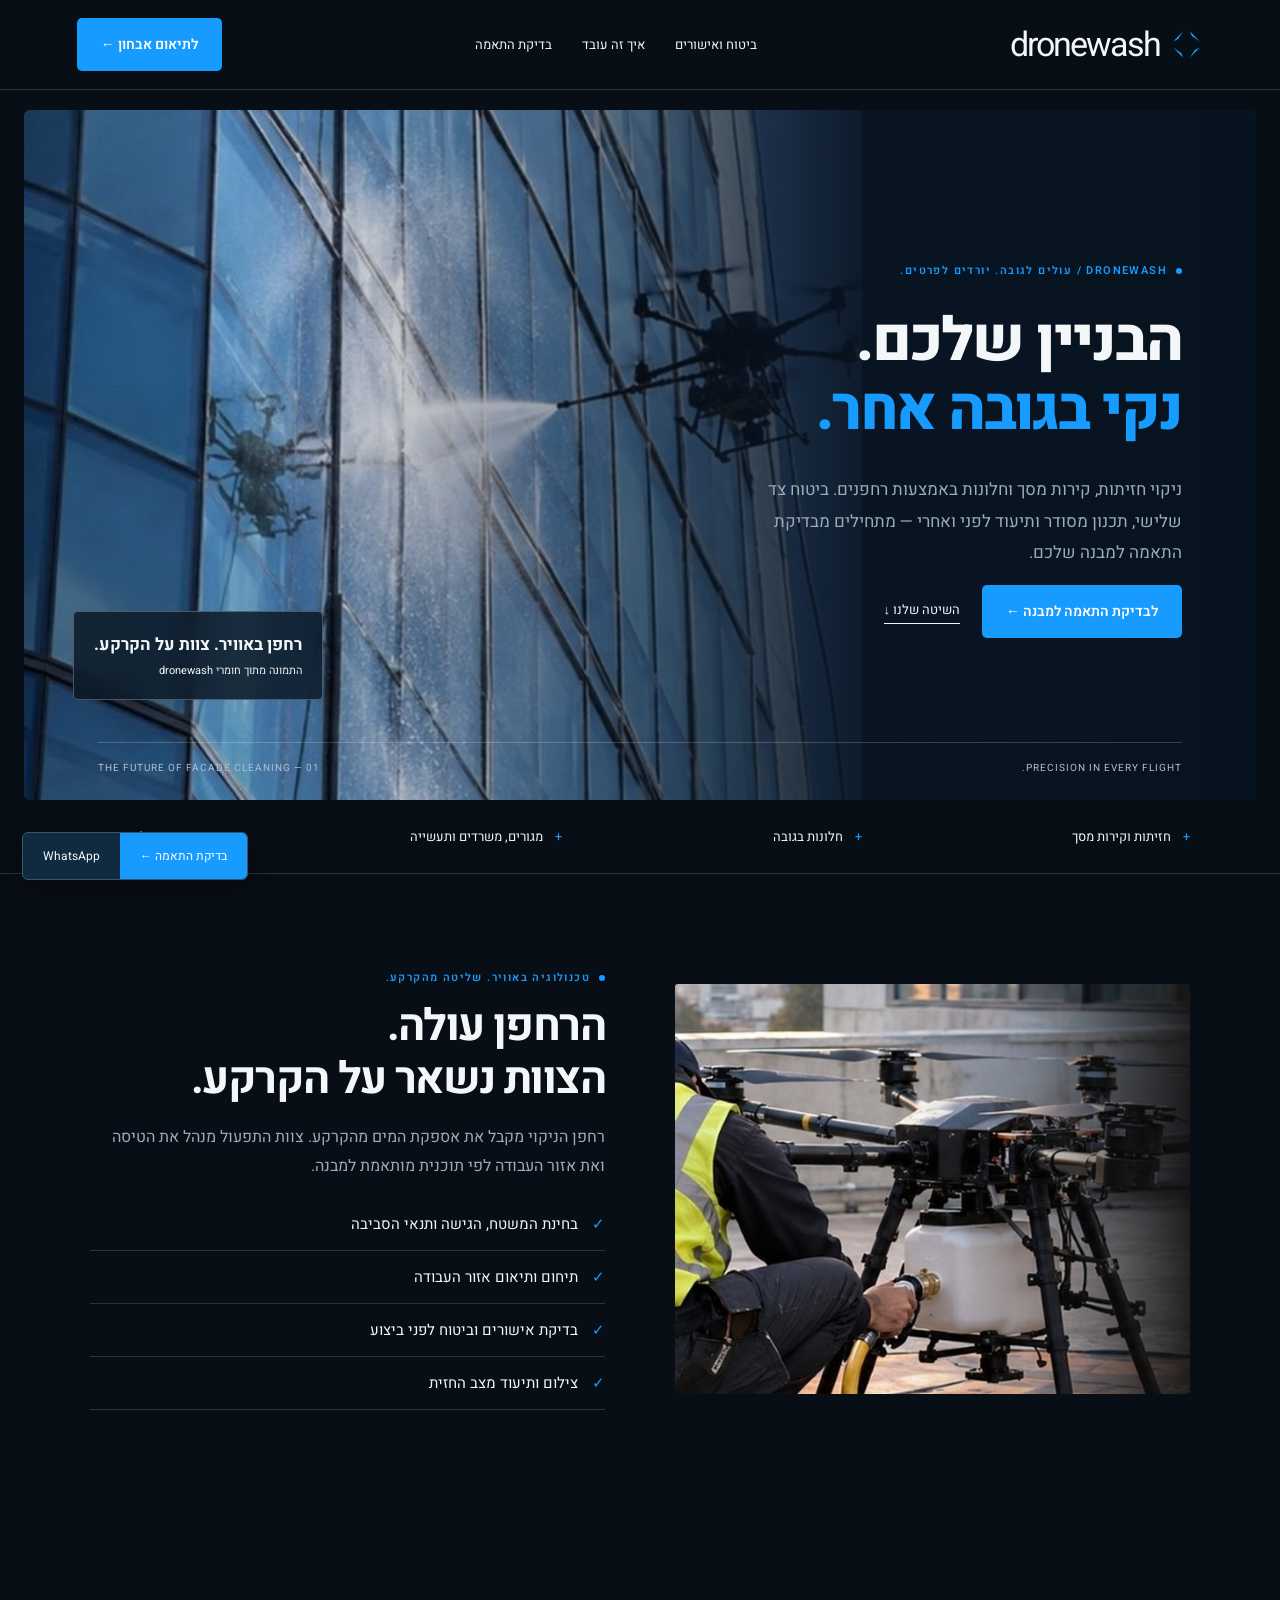
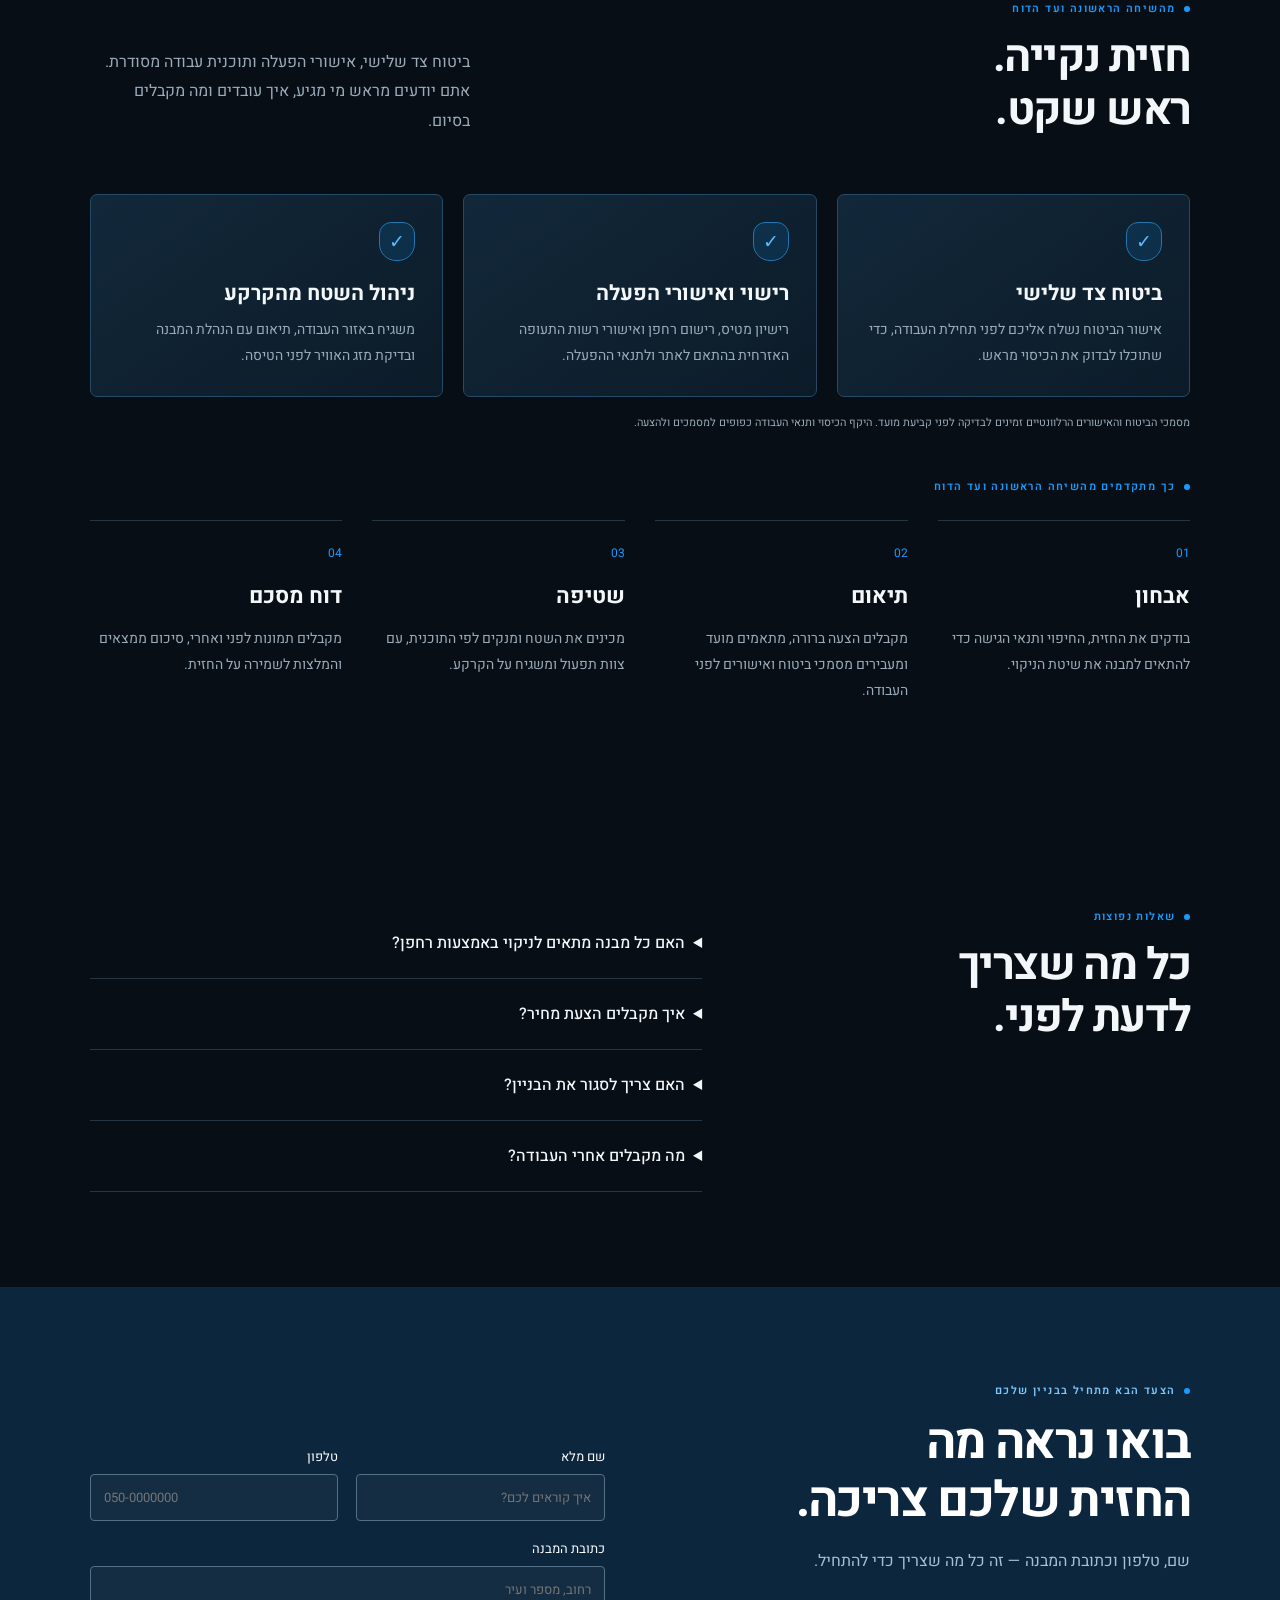
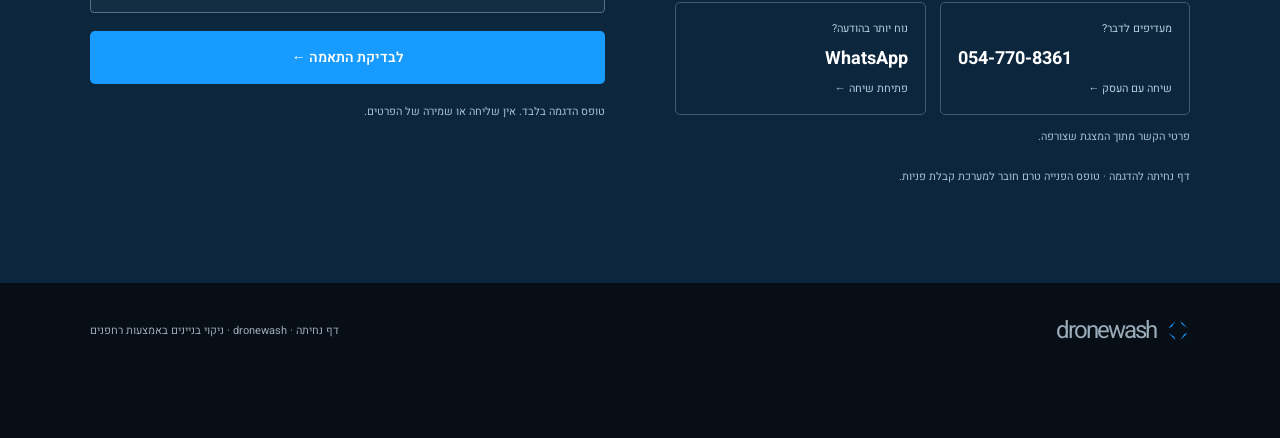
==== public/lp/index.html @ f0903524 "Import original dronewash website and landing page unchanged website/ -> public/, landing/ -> public" ====
<!DOCTYPE html><html lang="he" dir="rtl"><head><meta charset="UTF-8"><meta name="viewport" content="width=device-width,initial-scale=1"><title>dronewash | ניקוי בניינים ברחפן — בדיקת התאמה</title><meta name="description" content="דמו dronewash — ניקוי חזיתות בניינים וקירות מסך באמצעות רחפנים"><link rel="stylesheet" href="styles.css"></head><body><header><a href="#" aria-label="dronewash דף הבית"><span class="logo" dir="ltr">dronewash<svg viewBox="0 0 50 50" aria-hidden="true"><path d="M5 20L20 5L12 17ZM30 5L45 20L33 12ZM45 30L30 45L38 33ZM20 45L5 30L17 38Z" fill="currentColor"/></svg></span></a><nav aria-label="ניווט ראשי"><a href="#process">ביטוח ואישורים</a><a href="#method">איך זה עובד</a><a href="#contact">בדיקת התאמה</a></nav><a class="btn" href="#contact">לתיאום אבחון ←</a></header><main><section class="hero"><div class="hero-copy"><div class="eyebrow">DRONEWASH / עולים לגובה. יורדים לפרטים.</div><h1>הבניין שלכם.<br><em>נקי בגובה אחר.</em></h1><p>ניקוי חזיתות, קירות מסך וחלונות באמצעות רחפנים. ביטוח צד שלישי, תכנון מסודר ותיעוד לפני ואחרי — מתחילים מבדיקת התאמה למבנה שלכם.</p><div class="actions"><a class="btn" href="#contact">לבדיקת התאמה למבנה ←</a><a class="underlink" href="#method">השיטה שלנו ↓</a></div></div><div class="hero-tag"><b>רחפן באוויר. צוות על הקרקע.</b>התמונה מתוך חומרי dronewash</div><div class="hero-bottom"><span>PRECISION IN EVERY FLIGHT.</span><span>01 — THE FUTURE OF FACADE CLEANING</span></div></section><div class="strip"><span>חזיתות וקירות מסך</span><span>חלונות בגובה</span><span>מגורים, משרדים ותעשייה</span><span>תיעוד לפני ואחרי</span></div>

<section class="section split" id="method"><img class="photo" src="assets/pilot.jpg" alt="רחפן תעשייתי וצוות בשטח מתוך מצגת dronewash" loading="lazy"><div><div class="eyebrow">טכנולוגיה באוויר. שליטה מהקרקע.</div><h2>הרחפן עולה.<br>הצוות נשאר על הקרקע.</h2><p>רחפן הניקוי מקבל את אספקת המים מהקרקע. צוות התפעול מנהל את הטיסה ואת אזור העבודה לפי תוכנית מותאמת למבנה.</p><span class="check">בחינת המשטח, הגישה ותנאי הסביבה</span><span class="check">תיחום ותיאום אזור העבודה</span><span class="check">בדיקת אישורים וביטוח לפני ביצוע</span><span class="check">צילום ותיעוד מצב החזית</span></div></section>
<section class="section" id="process"><div class="section-head"><div><div class="eyebrow">מהשיחה הראשונה ועד הדוח</div><h2>חזית נקייה.<br>ראש שקט.</h2></div><p>ביטוח צד שלישי, אישורי הפעלה ותוכנית עבודה מסודרת. אתם יודעים מראש מי מגיע, איך עובדים ומה מקבלים בסיום.</p></div><div class="trust-grid"><article class="trust-card"><span class="trust-icon" aria-hidden="true">✓</span><h3>ביטוח צד שלישי</h3><p>אישור הביטוח נשלח אליכם לפני תחילת העבודה, כדי שתוכלו לבדוק את הכיסוי מראש.</p></article><article class="trust-card"><span class="trust-icon" aria-hidden="true">✓</span><h3>רישוי ואישורי הפעלה</h3><p>רישיון מטיס, רישום רחפן ואישורי רשות התעופה האזרחית בהתאם לאתר ולתנאי ההפעלה.</p></article><article class="trust-card"><span class="trust-icon" aria-hidden="true">✓</span><h3>ניהול השטח מהקרקע</h3><p>משגיח באזור העבודה, תיאום עם הנהלת המבנה ובדיקת מזג האוויר לפני הטיסה.</p></article></div><p class="trust-footnote">מסמכי הביטוח והאישורים הרלוונטיים זמינים לבדיקה לפני קביעת מועד. היקף הכיסוי ותנאי העבודה כפופים למסמכים ולהצעה.</p><div class="eyebrow process-label">כך מתקדמים מהשיחה הראשונה ועד הדוח</div><div class="grid4"><article class="linecard"><div class="number">01</div><h3>אבחון</h3><p>בודקים את החזית, החיפוי ותנאי הגישה כדי להתאים למבנה את שיטת הניקוי.</p></article><article class="linecard"><div class="number">02</div><h3>תיאום</h3><p>מקבלים הצעה ברורה, מתאמים מועד ומעבירים מסמכי ביטוח ואישורים לפני העבודה.</p></article><article class="linecard"><div class="number">03</div><h3>שטיפה</h3><p>מכינים את השטח ומנקים לפי התוכנית, עם צוות תפעול ומשגיח על הקרקע.</p></article><article class="linecard"><div class="number">04</div><h3>דוח מסכם</h3><p>מקבלים תמונות לפני ואחרי, סיכום ממצאים והמלצות לשמירה על החזית.</p></article></div></section>

<section class="section faq" id="faq"><div><div class="eyebrow">שאלות נפוצות</div><h2>כל מה שצריך<br>לדעת לפני.</h2></div><div><details><summary>האם כל מבנה מתאים לניקוי באמצעות רחפן?</summary><p>לא כל מבנה מתאים. בוחנים את סוג החיפוי, גובה המבנה, אפשרויות הגישה, הסביבה ומצב הלכלוך לפני קביעת שיטת העבודה.</p></details><details><summary>איך מקבלים הצעת מחיר?</summary><p>מתחילים מכתובת ותמונה של המבנה. לאחר בדיקת ההתאמה והיקף העבודה, ניתן לתאם אבחון ולהכין הצעה מפורטת.</p></details><details><summary>האם צריך לסגור את הבניין?</summary><p>העבודה מתוכננת בתיאום עם הנהלת המבנה. אזור העבודה עשוי להיות מתוחם; היקף ההפרעה תלוי בתנאי המקום ובתוכנית הביצוע.</p></details><details><summary>מה מקבלים אחרי העבודה?</summary><p>לפי התוכנית המוצגת: תיעוד לפני ואחרי, סיכום ממצאים והמלצות לתחזוקה בהמשך. הפרטים הסופיים נקבעים בהצעת השירות.</p></details></div></section>
<section class="section contact split" id="contact"><div><div class="eyebrow" style="color:#7ec8ff">הצעד הבא מתחיל בבניין שלכם</div><h2>בואו נראה מה<br>החזית שלכם צריכה.</h2><p>שם, טלפון וכתובת המבנה — זה כל מה שצריך כדי להתחיל.</p><div class="contact-options"><a href="tel:+972547708361" class="contact-option"><span>מעדיפים לדבר?</span><b dir="ltr">054-770-8361</b><small>שיחה עם העסק ←</small></a><a href="https://wa.me/972547708361" target="_blank" rel="noopener noreferrer" class="contact-option"><span>נוח יותר בהודעה?</span><b>WhatsApp</b><small>פתיחת שיחה ←</small></a></div><p class="note contact-source">פרטי הקשר מתוך המצגת שצורפה.</p><p class="note">דף נחיתה להדגמה · טופס הפנייה טרם חובר למערכת קבלת פניות.</p></div><form><label>שם מלא<input required autocomplete="name" placeholder="איך קוראים לכם?"></label><label>טלפון<input required type="tel" autocomplete="tel" pattern="[0-9+() -]{8,18}" placeholder="050-0000000"></label><label class="wide">כתובת המבנה<input required placeholder="רחוב, מספר ועיר"></label><button class="btn wide">לבדיקת התאמה ←</button><p class="note wide">טופס הדגמה בלבד. אין שליחה או שמירה של הפרטים.</p><div id="result" class="result wide" role="status" hidden></div></form></section></main><footer class="footer"><span class="logo" dir="ltr">dronewash<svg viewBox="0 0 50 50" aria-hidden="true"><path d="M5 20L20 5L12 17ZM30 5L45 20L33 12ZM45 30L30 45L38 33ZM20 45L5 30L17 38Z" fill="currentColor"/></svg></span><span>דף נחיתה · dronewash · ניקוי בניינים באמצעות רחפנים</span></footer><div class="quick-contact" aria-label="יצירת קשר מהירה"><a href="#contact">בדיקת התאמה ←</a><a href="https://wa.me/972547708361" target="_blank" rel="noopener noreferrer">WhatsApp</a></div><script src="script.js" defer></script></body></html>
---- public/lp/styles.css ----
@import url('https://fonts.googleapis.com/css2?family=Heebo:wght@400;500;600;700;800;900&display=swap');*{box-sizing:border-box}html{scroll-behavior:smooth;scroll-padding-top:85px}body{margin:0;font-family:Heebo,Arial,sans-serif;color:var(--ink);background:var(--bg)}a{color:inherit;text-decoration:none}button,input,select{font:inherit}a,button,input,select,summary{outline-offset:5px}button{cursor:pointer}header{height:90px;padding:0 6%;display:flex;justify-content:space-between;align-items:center;border-bottom:1px solid var(--line)}.logo{font-size:34px;letter-spacing:-2px;display:inline-flex;gap:10px;align-items:center;font-weight:400}.logo svg{width:33px;height:33px;color:var(--blue)}nav{display:flex;gap:30px;font-size:13px}.btn{display:inline-flex;align-items:center;justify-content:center;gap:28px;border:0;background:var(--blue);color:white;padding:16px 24px;border-radius:5px;font-size:14px;font-weight:600}.btn.light{background:white;color:#102334}.outline{background:transparent;border:1px solid var(--line);color:var(--ink)}.eyebrow{font-size:11px;letter-spacing:1.4px;color:var(--blue);font-weight:600}.eyebrow:before{content:'';display:inline-block;width:6px;height:6px;background:var(--blue);border-radius:50%;margin-left:9px}h1{font-size:clamp(52px,5.7vw,86px);line-height:1.1;letter-spacing:-3px;font-weight:800;margin:28px 0}h1 em{font-style:normal;color:var(--blue)}h2{font-size:44px;line-height:1.2;letter-spacing:-1.6px;margin:15px 0}h3{font-size:22px;margin:18px 0 10px}p{line-height:1.85;color:var(--muted);font-size:16px}.section{padding:95px 7%}.section-head{display:flex;justify-content:space-between;align-items:end;gap:60px;margin-bottom:42px}.section-head p{max-width:380px}.grid3{display:grid;grid-template-columns:repeat(3,1fr);gap:25px}.grid4{display:grid;grid-template-columns:repeat(4,1fr);gap:30px}.number{font-size:12px;color:var(--blue);direction:ltr;text-align:right}.card{border:1px solid var(--line);border-radius:8px;padding:28px;background:var(--card)}.card p{font-size:14px}.linecard{border-top:1px solid var(--line);padding-top:23px}.linecard p{font-size:14px}.photo{width:100%;height:410px;object-fit:cover;border-radius:8px}.split{display:grid;grid-template-columns:1fr 1fr;gap:70px;align-items:center}.check{display:block;padding:15px 0;border-bottom:1px solid var(--line);font-size:15px}.check:before{content:'✓';margin-left:14px;color:var(--blue)}.plans{background:var(--soft)}.plan{padding:32px;border:1px solid var(--line);border-radius:8px;background:var(--card)}.plan.featured{background:var(--blue);color:#fff;border-color:var(--blue)}.plan.featured p{color:#e3f1ff}.plan.featured .btn{background:white;color:#087cf0}.plan .btn{width:100%;margin-top:25px}.badge{display:inline-block;font-size:11px;border:1px solid currentColor;padding:4px 9px;border-radius:20px}.faq{display:grid;grid-template-columns:1fr 1.5fr;gap:80px}details{border-bottom:1px solid var(--line);padding:23px 0}summary{cursor:pointer;font-size:16px;font-weight:500}details p{font-size:14px}.contact{background:var(--contact);color:white}.contact p{color:#a8c0d4}.contact h2{font-size:49px}form{display:grid;grid-template-columns:1fr 1fr;gap:18px}label{font-size:13px}input,select{display:block;width:100%;border:1px solid #537087;background:#ffffff08;border-radius:4px;color:white;padding:13px;margin-top:8px}select option{color:#102334}.wide{grid-column:1/-1}.note{font-size:11px!important;margin:0}.result{background:#d5edff;padding:16px;color:#132b45;border-radius:4px}.footer{padding:30px 7%;display:flex;align-items:center;justify-content:space-between;font-size:11px;color:var(--muted)}.footer .logo{font-size:24px}.footer .logo svg{width:24px}.actions{display:flex;align-items:center;gap:22px}.underlink{font-size:13px;border-bottom:1px solid currentColor;padding-bottom:4px}.strip{display:flex;justify-content:space-between;gap:20px;padding:27px 7%;border-bottom:1px solid var(--line);font-size:13px}.strip span:before{content:'+';color:var(--blue);margin-left:12px}.cross-demo{font-size:11px;color:var(--muted)}@media(max-width:760px){header{height:76px;padding:0 6%}nav{display:none}.logo{font-size:28px}.logo svg{width:27px}.btn{font-size:12px;padding:14px 17px;gap:15px}header .btn{padding:11px 14px}h1{font-size:55px;letter-spacing:-2px}h2{font-size:34px}.section{padding:60px 7%}.section-head{display:block}.grid3,.grid4,.split,.faq{grid-template-columns:1fr;gap:25px}.strip{flex-wrap:wrap;justify-content:center;font-size:11px;gap:15px}.photo{height:340px}.contact h2{font-size:39px}.footer{gap:20px;flex-wrap:wrap}.section-head p{font-size:14px}.card{padding:23px}.contact.split{gap:40px}form{gap:14px}}@media(prefers-reduced-motion:reduce){html{scroll-behavior:auto}}body{--bg:#080e15;--ink:#f4f7fa;--blue:#179bff;--muted:#9aabba;--line:#263542;--card:#101c27;--soft:#0d1721;--contact:#0c263d}header{background:#080e15}.hero{margin:20px 24px 0;min-height:690px;position:relative;display:flex;align-items:center;overflow:hidden;border-radius:6px;background:#14283b}.hero:before{content:'';position:absolute;inset:0;background:linear-gradient(270deg,#081320 10%,#081320df 40%,#08132010 80%),url('assets/hero.jpg') left 40%/60% auto no-repeat}.hero-copy{position:relative;padding:65px 6%;width:65%}.hero p{max-width:440px;font-size:18px}.hero h1{font-size:clamp(58px,6.5vw,94px)}.hero-bottom{position:absolute;bottom:25px;right:6%;left:6%;display:flex;justify-content:space-between;border-top:1px solid #ffffff30;padding-top:18px;color:#adc0d1;font-size:10px;letter-spacing:1px}.hero-tag{position:absolute;left:5%;bottom:105px;background:#0c1b28d9;border:1px solid #ffffff40;padding:20px;border-radius:5px;backdrop-filter:blur(10px);font-size:12px}.hero-tag b{display:block;font-size:19px;margin-bottom:5px}.card{border-radius:3px}.plans .plan{border-radius:3px}.plan.featured{background:#117bd0;border-color:#117bd0}.photo{border-radius:3px}.editorial{display:grid;grid-template-columns:1fr 1.4fr;gap:60px;align-items:center;background:#101c27}.editorial img{width:100%;height:450px;object-fit:cover}.bigword{font-size:12px;letter-spacing:3px;color:var(--blue)}@media(max-width:760px){.hero{margin:12px 12px 0;min-height:830px;align-items:start}.hero:before{background:linear-gradient(180deg,#081320 10%,#081320d9 48%,#08132020),url('assets/hero.jpg') center/cover}.hero-copy{width:100%;padding:45px 7%}.hero h1{font-size:59px}.hero p{font-size:16px}.hero-tag{left:7%;bottom:85px}.hero-bottom{font-size:8px}.editorial{grid-template-columns:1fr;gap:25px}.editorial img{height:340px}}
.hero h1{font-size:clamp(46px,4.7vw,69px);line-height:1.16;letter-spacing:-2px}.hero-copy{width:72%;padding-top:55px}.hero:before{background:linear-gradient(270deg,#081320 4%,#081320ed 32%,#08132060 58%,#08132005 85%),url('assets/hero.jpg') left 40%/68% auto no-repeat}.hero-copy p{max-width:440px}.hero-tag{left:4%;bottom:100px;font-size:11px}.hero-tag b{font-size:17px}.gallery{background:#0d1721}.gallery-grid{display:grid;grid-template-columns:1.25fr 1fr 1fr;gap:22px}.gallery-item{padding:0;text-align:right;color:var(--ink);background:var(--card);border:1px solid var(--line);border-radius:5px;overflow:hidden}.gallery-item img{height:340px;width:100%;object-fit:cover;display:block;transition:transform .3s}.gallery-item:hover img{transform:scale(1.025)}.gallery-item span{display:flex;justify-content:space-between;padding:20px;font-size:14px}.gallery-item b{color:var(--blue)}.documentation{margin-top:30px;display:flex;gap:20px;padding:25px;border:1px solid var(--line);border-radius:5px}.documentation h3{margin:0;font-size:19px}.documentation p{font-size:14px;margin:8px 0 0}.doc-icon{font-size:30px;color:var(--blue)}.contact-options{display:flex;gap:14px;margin:25px 0 12px}.contact-option{border:1px solid #3c5c73;border-radius:5px;padding:17px;flex:1;display:flex;flex-direction:column;gap:8px}.contact-option span,.contact-option small{font-size:11px;color:#b6cedf}.contact-option b{font-size:18px}.contact-option:hover{border-color:var(--blue)}.contact-source{margin-bottom:20px!important}dialog{border:1px solid #4a6478;background:#0c1823;color:white;padding:45px 20px 15px;border-radius:8px;max-width:min(90vw,900px);max-height:92vh}dialog::backdrop{background:#000c;backdrop-filter:blur(5px)}dialog img{display:block;max-width:100%;max-height:70vh;object-fit:contain;margin:auto}dialog p{font-size:14px;text-align:center}.close-viewer{position:absolute;top:9px;left:12px;color:white;background:transparent;border:0;padding:6px;font-size:20px}.quick-contact{position:fixed;bottom:20px;left:22px;z-index:20;display:flex;background:#102b40;border:1px solid #35576e;border-radius:6px;overflow:hidden;box-shadow:0 5px 25px #0006}.quick-contact a{padding:14px 20px;font-size:12px}.quick-contact a:first-child{background:var(--blue);color:white}.footer{padding-bottom:90px}@media(max-width:760px){.hero h1{font-size:43px;letter-spacing:-1.5px}.hero-copy{width:100%;padding:40px 7%}.hero:before{background:linear-gradient(180deg,#081320 8%,#081320e0 43%,#08132020 78%),url('assets/hero.jpg') center/cover}.hero{min-height:800px}.hero-copy p{font-size:15px}.hero-tag{left:7%;bottom:90px}.gallery-grid{grid-template-columns:1fr}.gallery-item img{height:310px}.contact-options{gap:10px}.contact-option{padding:13px}.contact-option b{font-size:16px}.quick-contact{left:14px;right:14px;bottom:12px}.quick-contact a{flex:1;text-align:center;padding:14px}.documentation{padding:20px}.footer{padding-bottom:100px}}@media(prefers-reduced-motion:reduce){.gallery-item img{transition:none}}
.trust-grid{display:grid;grid-template-columns:repeat(3,1fr);gap:20px;margin:0 0 16px}.trust-card{background:linear-gradient(145deg,#12283a,#0c1b28);border:1px solid #254a67;border-radius:7px;padding:27px}.trust-icon{display:inline-grid;place-items:center;background:#087ed529;color:#59bbff;border:1px solid #2376af;width:36px;height:39px;border-radius:12px 12px 17px 17px;font-size:19px}.trust-card h3{font-size:21px;margin:17px 0 8px}.trust-card p{font-size:14px;line-height:1.85;margin:0}.trust-footnote{font-size:11px;line-height:1.8;max-width:800px;margin:0 0 45px}.process-label{margin-bottom:25px}@media(max-width:760px){.trust-grid{grid-template-columns:1fr;gap:13px}.trust-card{padding:22px}.trust-card h3{font-size:21px}.trust-card p{font-size:15px}.trust-footnote{margin-bottom:35px}}
.hero-copy p{font-size:17px}.hero-copy{width:72%}@media(max-width:760px){.hero-copy{width:100%}.hero-copy p{font-size:15px}}
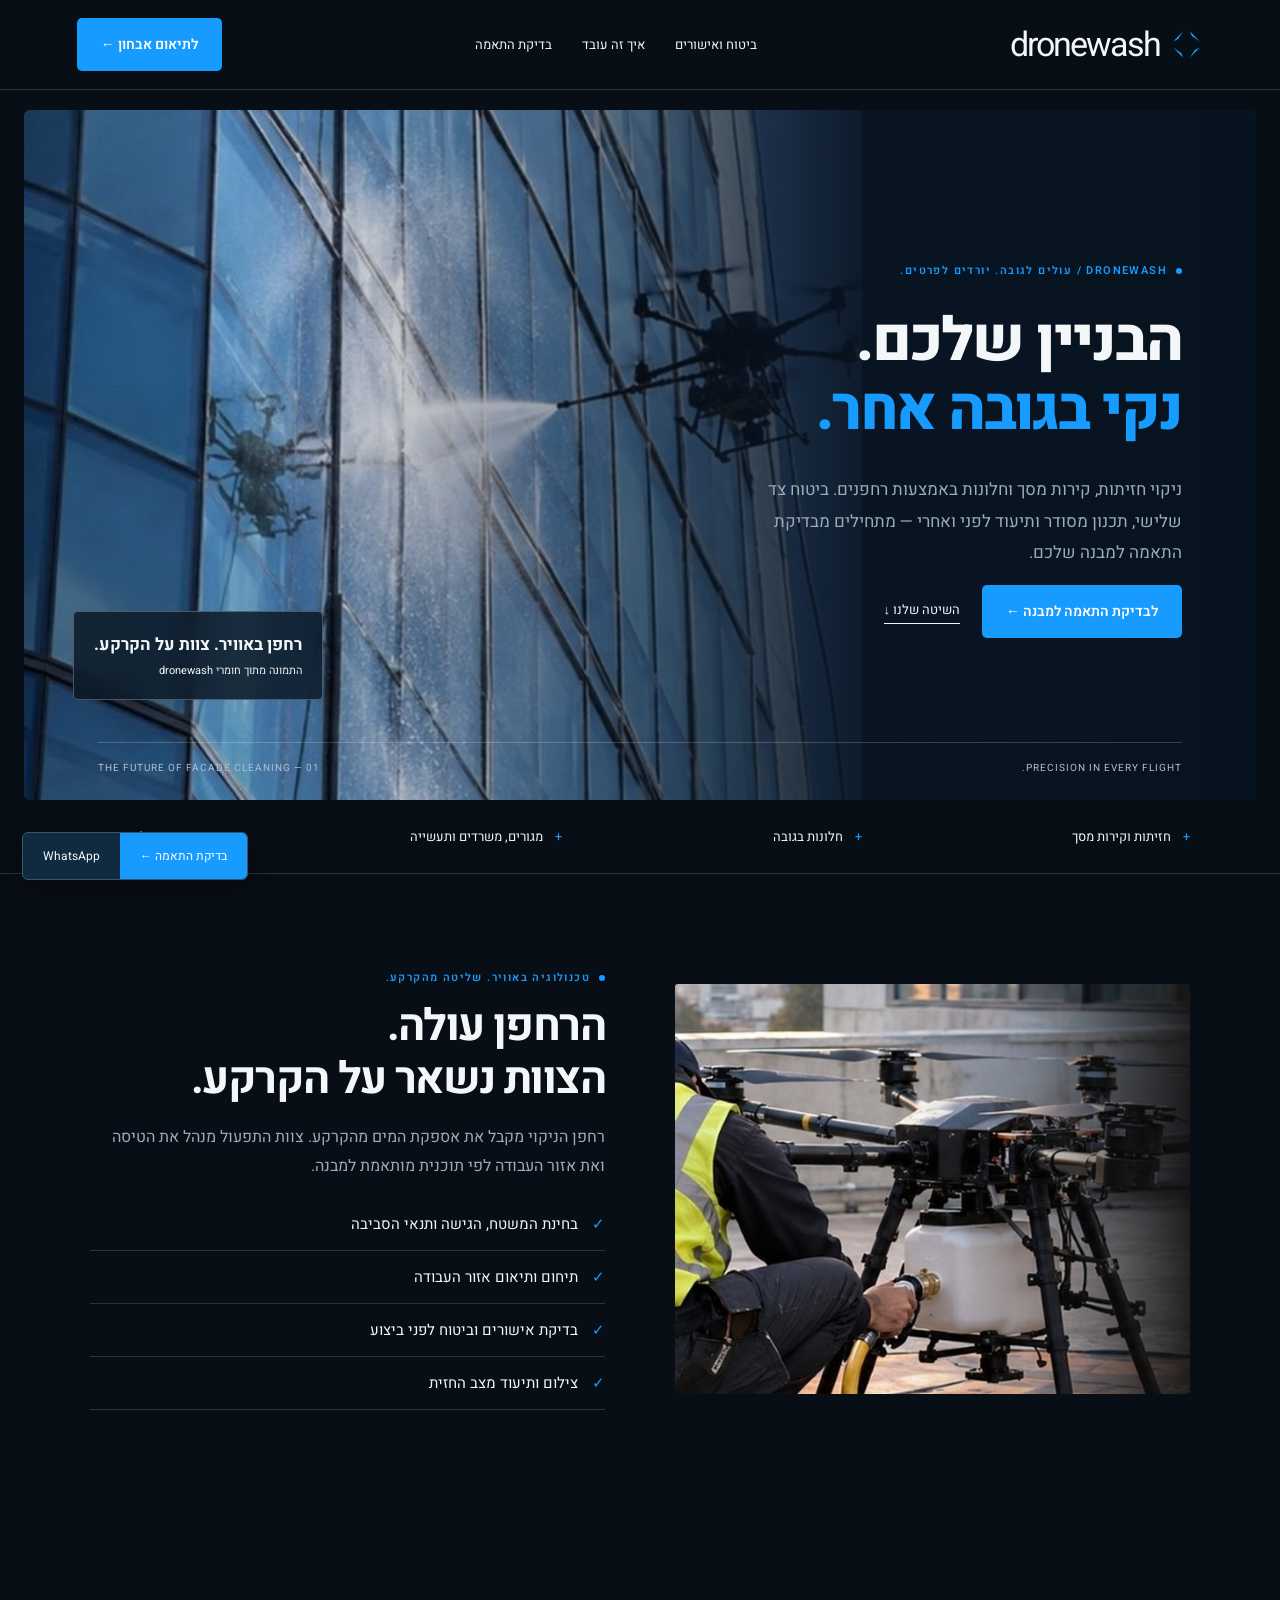
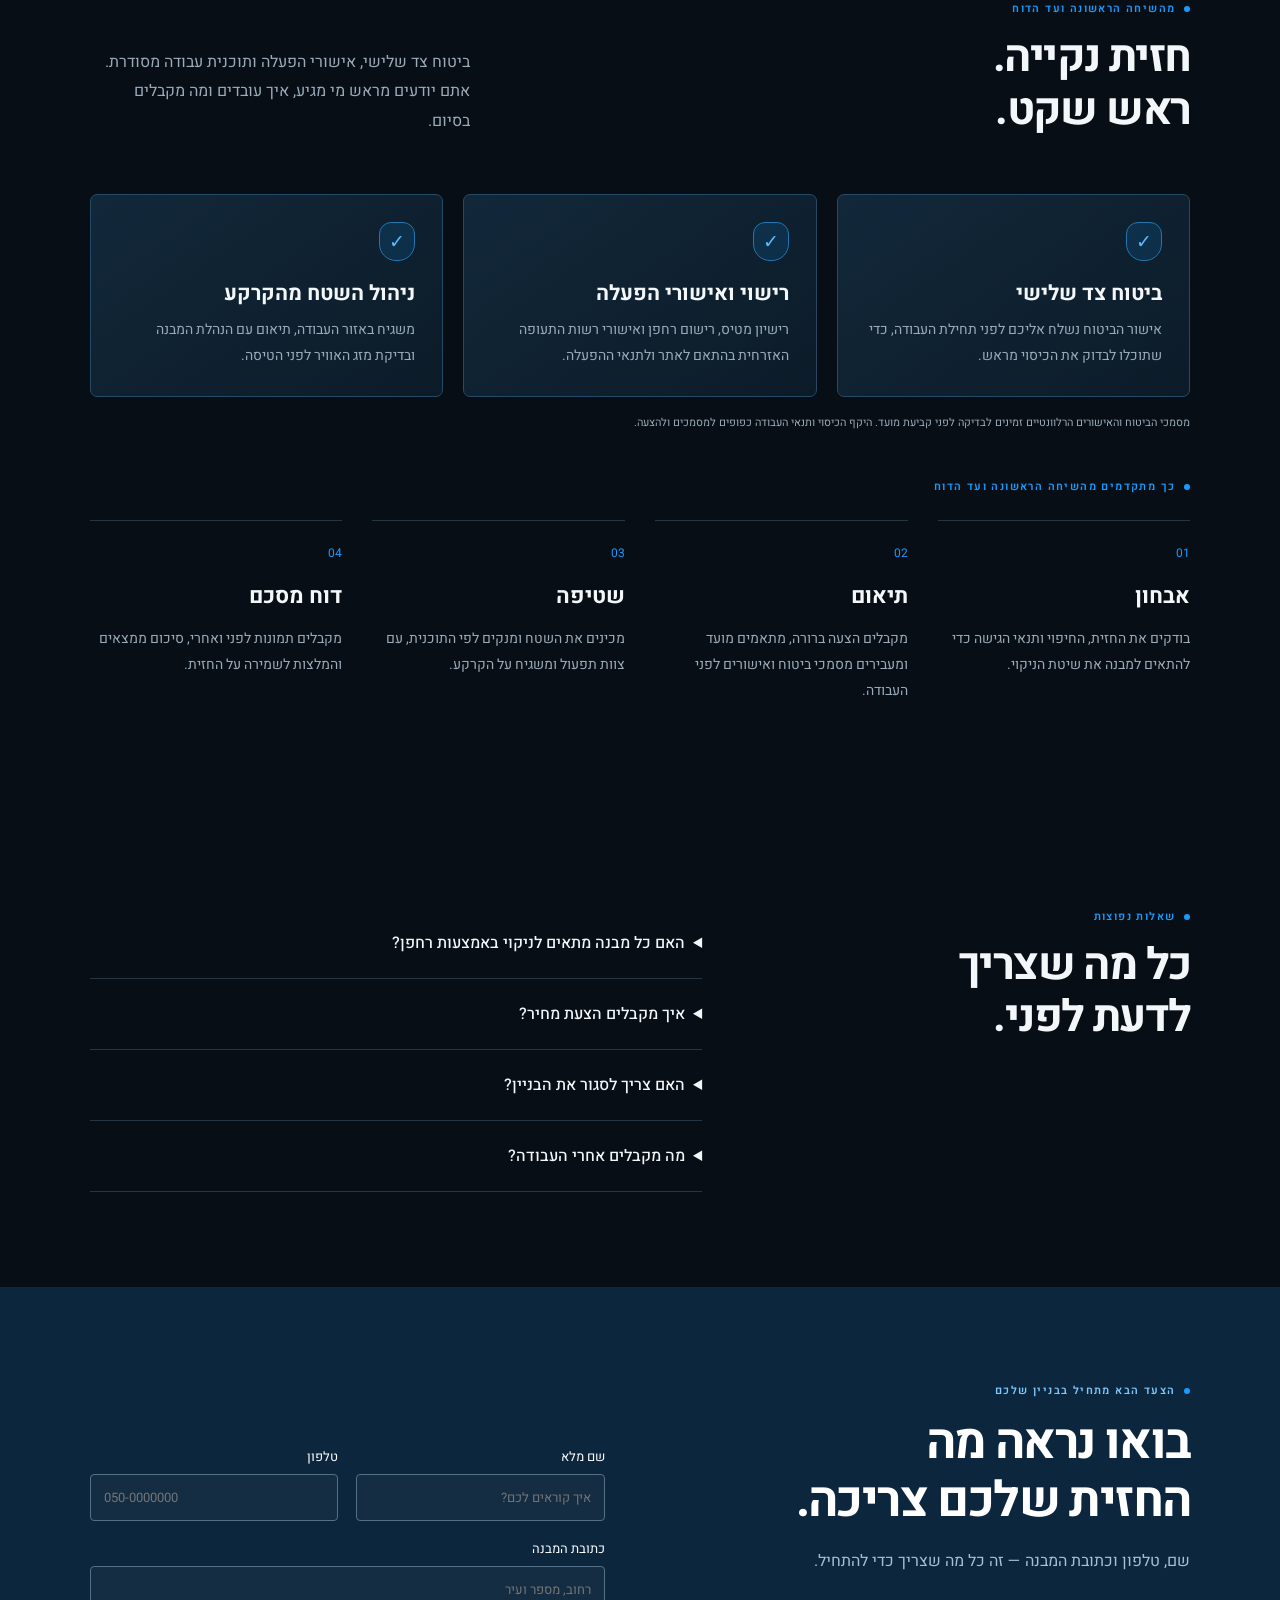
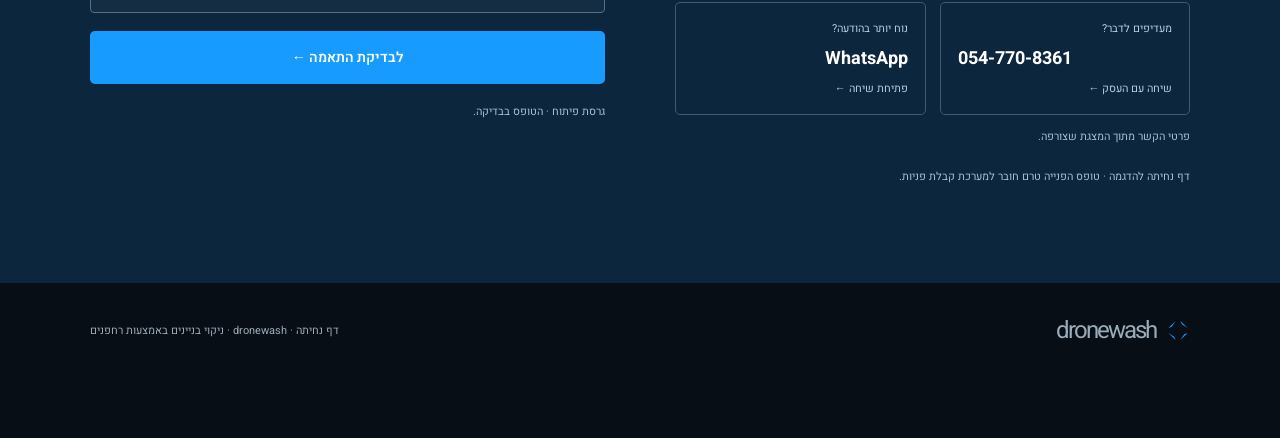
==== commit 40b64342: "Connect lead form to a server function that stores leads in Supabase - Shared lead-form.js for websi" ====
--- a/public/lp/index.html
+++ b/public/lp/index.html
@@ -1,7 +1,7 @@
-<!DOCTYPE html><html lang="he" dir="rtl"><head><meta charset="UTF-8"><meta name="viewport" content="width=device-width,initial-scale=1"><title>dronewash | ניקוי בניינים ברחפן — בדיקת התאמה</title><meta name="description" content="דמו dronewash — ניקוי חזיתות בניינים וקירות מסך באמצעות רחפנים"><link rel="stylesheet" href="styles.css"></head><body><header><a href="#" aria-label="dronewash דף הבית"><span class="logo" dir="ltr">dronewash<svg viewBox="0 0 50 50" aria-hidden="true"><path d="M5 20L20 5L12 17ZM30 5L45 20L33 12ZM45 30L30 45L38 33ZM20 45L5 30L17 38Z" fill="currentColor"/></svg></span></a><nav aria-label="ניווט ראשי"><a href="#process">ביטוח ואישורים</a><a href="#method">איך זה עובד</a><a href="#contact">בדיקת התאמה</a></nav><a class="btn" href="#contact">לתיאום אבחון ←</a></header><main><section class="hero"><div class="hero-copy"><div class="eyebrow">DRONEWASH / עולים לגובה. יורדים לפרטים.</div><h1>הבניין שלכם.<br><em>נקי בגובה אחר.</em></h1><p>ניקוי חזיתות, קירות מסך וחלונות באמצעות רחפנים. ביטוח צד שלישי, תכנון מסודר ותיעוד לפני ואחרי — מתחילים מבדיקת התאמה למבנה שלכם.</p><div class="actions"><a class="btn" href="#contact">לבדיקת התאמה למבנה ←</a><a class="underlink" href="#method">השיטה שלנו ↓</a></div></div><div class="hero-tag"><b>רחפן באוויר. צוות על הקרקע.</b>התמונה מתוך חומרי dronewash</div><div class="hero-bottom"><span>PRECISION IN EVERY FLIGHT.</span><span>01 — THE FUTURE OF FACADE CLEANING</span></div></section><div class="strip"><span>חזיתות וקירות מסך</span><span>חלונות בגובה</span><span>מגורים, משרדים ותעשייה</span><span>תיעוד לפני ואחרי</span></div>
+<!DOCTYPE html><html lang="he" dir="rtl"><head><meta charset="UTF-8"><meta name="robots" content="noindex,nofollow"><meta name="viewport" content="width=device-width,initial-scale=1"><title>dronewash | ניקוי בניינים ברחפן — בדיקת התאמה</title><meta name="description" content="דמו dronewash — ניקוי חזיתות בניינים וקירות מסך באמצעות רחפנים"><link rel="stylesheet" href="styles.css"></head><body><header><a href="#" aria-label="dronewash דף הבית"><span class="logo" dir="ltr">dronewash<svg viewBox="0 0 50 50" aria-hidden="true"><path d="M5 20L20 5L12 17ZM30 5L45 20L33 12ZM45 30L30 45L38 33ZM20 45L5 30L17 38Z" fill="currentColor"/></svg></span></a><nav aria-label="ניווט ראשי"><a href="#process">ביטוח ואישורים</a><a href="#method">איך זה עובד</a><a href="#contact">בדיקת התאמה</a></nav><a class="btn" href="#contact">לתיאום אבחון ←</a></header><main><section class="hero"><div class="hero-copy"><div class="eyebrow">DRONEWASH / עולים לגובה. יורדים לפרטים.</div><h1>הבניין שלכם.<br><em>נקי בגובה אחר.</em></h1><p>ניקוי חזיתות, קירות מסך וחלונות באמצעות רחפנים. ביטוח צד שלישי, תכנון מסודר ותיעוד לפני ואחרי — מתחילים מבדיקת התאמה למבנה שלכם.</p><div class="actions"><a class="btn" href="#contact">לבדיקת התאמה למבנה ←</a><a class="underlink" href="#method">השיטה שלנו ↓</a></div></div><div class="hero-tag"><b>רחפן באוויר. צוות על הקרקע.</b>התמונה מתוך חומרי dronewash</div><div class="hero-bottom"><span>PRECISION IN EVERY FLIGHT.</span><span>01 — THE FUTURE OF FACADE CLEANING</span></div></section><div class="strip"><span>חזיתות וקירות מסך</span><span>חלונות בגובה</span><span>מגורים, משרדים ותעשייה</span><span>תיעוד לפני ואחרי</span></div>
 
 <section class="section split" id="method"><img class="photo" src="assets/pilot.jpg" alt="רחפן תעשייתי וצוות בשטח מתוך מצגת dronewash" loading="lazy"><div><div class="eyebrow">טכנולוגיה באוויר. שליטה מהקרקע.</div><h2>הרחפן עולה.<br>הצוות נשאר על הקרקע.</h2><p>רחפן הניקוי מקבל את אספקת המים מהקרקע. צוות התפעול מנהל את הטיסה ואת אזור העבודה לפי תוכנית מותאמת למבנה.</p><span class="check">בחינת המשטח, הגישה ותנאי הסביבה</span><span class="check">תיחום ותיאום אזור העבודה</span><span class="check">בדיקת אישורים וביטוח לפני ביצוע</span><span class="check">צילום ותיעוד מצב החזית</span></div></section>
 <section class="section" id="process"><div class="section-head"><div><div class="eyebrow">מהשיחה הראשונה ועד הדוח</div><h2>חזית נקייה.<br>ראש שקט.</h2></div><p>ביטוח צד שלישי, אישורי הפעלה ותוכנית עבודה מסודרת. אתם יודעים מראש מי מגיע, איך עובדים ומה מקבלים בסיום.</p></div><div class="trust-grid"><article class="trust-card"><span class="trust-icon" aria-hidden="true">✓</span><h3>ביטוח צד שלישי</h3><p>אישור הביטוח נשלח אליכם לפני תחילת העבודה, כדי שתוכלו לבדוק את הכיסוי מראש.</p></article><article class="trust-card"><span class="trust-icon" aria-hidden="true">✓</span><h3>רישוי ואישורי הפעלה</h3><p>רישיון מטיס, רישום רחפן ואישורי רשות התעופה האזרחית בהתאם לאתר ולתנאי ההפעלה.</p></article><article class="trust-card"><span class="trust-icon" aria-hidden="true">✓</span><h3>ניהול השטח מהקרקע</h3><p>משגיח באזור העבודה, תיאום עם הנהלת המבנה ובדיקת מזג האוויר לפני הטיסה.</p></article></div><p class="trust-footnote">מסמכי הביטוח והאישורים הרלוונטיים זמינים לבדיקה לפני קביעת מועד. היקף הכיסוי ותנאי העבודה כפופים למסמכים ולהצעה.</p><div class="eyebrow process-label">כך מתקדמים מהשיחה הראשונה ועד הדוח</div><div class="grid4"><article class="linecard"><div class="number">01</div><h3>אבחון</h3><p>בודקים את החזית, החיפוי ותנאי הגישה כדי להתאים למבנה את שיטת הניקוי.</p></article><article class="linecard"><div class="number">02</div><h3>תיאום</h3><p>מקבלים הצעה ברורה, מתאמים מועד ומעבירים מסמכי ביטוח ואישורים לפני העבודה.</p></article><article class="linecard"><div class="number">03</div><h3>שטיפה</h3><p>מכינים את השטח ומנקים לפי התוכנית, עם צוות תפעול ומשגיח על הקרקע.</p></article><article class="linecard"><div class="number">04</div><h3>דוח מסכם</h3><p>מקבלים תמונות לפני ואחרי, סיכום ממצאים והמלצות לשמירה על החזית.</p></article></div></section>
 
 <section class="section faq" id="faq"><div><div class="eyebrow">שאלות נפוצות</div><h2>כל מה שצריך<br>לדעת לפני.</h2></div><div><details><summary>האם כל מבנה מתאים לניקוי באמצעות רחפן?</summary><p>לא כל מבנה מתאים. בוחנים את סוג החיפוי, גובה המבנה, אפשרויות הגישה, הסביבה ומצב הלכלוך לפני קביעת שיטת העבודה.</p></details><details><summary>איך מקבלים הצעת מחיר?</summary><p>מתחילים מכתובת ותמונה של המבנה. לאחר בדיקת ההתאמה והיקף העבודה, ניתן לתאם אבחון ולהכין הצעה מפורטת.</p></details><details><summary>האם צריך לסגור את הבניין?</summary><p>העבודה מתוכננת בתיאום עם הנהלת המבנה. אזור העבודה עשוי להיות מתוחם; היקף ההפרעה תלוי בתנאי המקום ובתוכנית הביצוע.</p></details><details><summary>מה מקבלים אחרי העבודה?</summary><p>לפי התוכנית המוצגת: תיעוד לפני ואחרי, סיכום ממצאים והמלצות לתחזוקה בהמשך. הפרטים הסופיים נקבעים בהצעת השירות.</p></details></div></section>
-<section class="section contact split" id="contact"><div><div class="eyebrow" style="color:#7ec8ff">הצעד הבא מתחיל בבניין שלכם</div><h2>בואו נראה מה<br>החזית שלכם צריכה.</h2><p>שם, טלפון וכתובת המבנה — זה כל מה שצריך כדי להתחיל.</p><div class="contact-options"><a href="tel:+972547708361" class="contact-option"><span>מעדיפים לדבר?</span><b dir="ltr">054-770-8361</b><small>שיחה עם העסק ←</small></a><a href="https://wa.me/972547708361" target="_blank" rel="noopener noreferrer" class="contact-option"><span>נוח יותר בהודעה?</span><b>WhatsApp</b><small>פתיחת שיחה ←</small></a></div><p class="note contact-source">פרטי הקשר מתוך המצגת שצורפה.</p><p class="note">דף נחיתה להדגמה · טופס הפנייה טרם חובר למערכת קבלת פניות.</p></div><form><label>שם מלא<input required autocomplete="name" placeholder="איך קוראים לכם?"></label><label>טלפון<input required type="tel" autocomplete="tel" pattern="[0-9+() -]{8,18}" placeholder="050-0000000"></label><label class="wide">כתובת המבנה<input required placeholder="רחוב, מספר ועיר"></label><button class="btn wide">לבדיקת התאמה ←</button><p class="note wide">טופס הדגמה בלבד. אין שליחה או שמירה של הפרטים.</p><div id="result" class="result wide" role="status" hidden></div></form></section></main><footer class="footer"><span class="logo" dir="ltr">dronewash<svg viewBox="0 0 50 50" aria-hidden="true"><path d="M5 20L20 5L12 17ZM30 5L45 20L33 12ZM45 30L30 45L38 33ZM20 45L5 30L17 38Z" fill="currentColor"/></svg></span><span>דף נחיתה · dronewash · ניקוי בניינים באמצעות רחפנים</span></footer><div class="quick-contact" aria-label="יצירת קשר מהירה"><a href="#contact">בדיקת התאמה ←</a><a href="https://wa.me/972547708361" target="_blank" rel="noopener noreferrer">WhatsApp</a></div><script src="script.js" defer></script></body></html>+<section class="section contact split" id="contact"><div><div class="eyebrow" style="color:#7ec8ff">הצעד הבא מתחיל בבניין שלכם</div><h2>בואו נראה מה<br>החזית שלכם צריכה.</h2><p>שם, טלפון וכתובת המבנה — זה כל מה שצריך כדי להתחיל.</p><div class="contact-options"><a href="tel:+972547708361" class="contact-option"><span>מעדיפים לדבר?</span><b dir="ltr">054-770-8361</b><small>שיחה עם העסק ←</small></a><a href="https://wa.me/972547708361" target="_blank" rel="noopener noreferrer" class="contact-option"><span>נוח יותר בהודעה?</span><b>WhatsApp</b><small>פתיחת שיחה ←</small></a></div><p class="note contact-source">פרטי הקשר מתוך המצגת שצורפה.</p><p class="note">דף נחיתה להדגמה · טופס הפנייה טרם חובר למערכת קבלת פניות.</p></div><form id="lead-form" data-source="landing" novalidate><label>שם מלא<input name="name" required autocomplete="name" maxlength="80" placeholder="איך קוראים לכם?"></label><label>טלפון<input name="phone" required type="tel" inputmode="tel" autocomplete="tel" pattern="[0-9+() -]{8,18}" placeholder="050-0000000"></label><label class="wide">כתובת המבנה<input name="address" required autocomplete="street-address" maxlength="160" placeholder="רחוב, מספר ועיר"></label><div class="hp" aria-hidden="true"><label>אתר<input name="website" tabindex="-1" autocomplete="off"></label></div><button type="submit" class="btn wide">לבדיקת התאמה ←</button><p class="note wide">גרסת פיתוח · הטופס בבדיקה.</p><div id="result" class="result wide" role="status" aria-live="polite" hidden></div></form></section></main><footer class="footer"><span class="logo" dir="ltr">dronewash<svg viewBox="0 0 50 50" aria-hidden="true"><path d="M5 20L20 5L12 17ZM30 5L45 20L33 12ZM45 30L30 45L38 33ZM20 45L5 30L17 38Z" fill="currentColor"/></svg></span><span>דף נחיתה · dronewash · ניקוי בניינים באמצעות רחפנים</span></footer><div class="quick-contact" aria-label="יצירת קשר מהירה"><a href="#contact">בדיקת התאמה ←</a><a href="https://wa.me/972547708361" target="_blank" rel="noopener noreferrer">WhatsApp</a></div><script src="script.js" defer></script><script src="../js/lead-form.js" defer></script></body></html>
--- a/public/lp/styles.css
+++ b/public/lp/styles.css
@@ -1,4 +1,8 @@
 @import url('https://fonts.googleapis.com/css2?family=Heebo:wght@400;500;600;700;800;900&display=swap');*{box-sizing:border-box}html{scroll-behavior:smooth;scroll-padding-top:85px}body{margin:0;font-family:Heebo,Arial,sans-serif;color:var(--ink);background:var(--bg)}a{color:inherit;text-decoration:none}button,input,select{font:inherit}a,button,input,select,summary{outline-offset:5px}button{cursor:pointer}header{height:90px;padding:0 6%;display:flex;justify-content:space-between;align-items:center;border-bottom:1px solid var(--line)}.logo{font-size:34px;letter-spacing:-2px;display:inline-flex;gap:10px;align-items:center;font-weight:400}.logo svg{width:33px;height:33px;color:var(--blue)}nav{display:flex;gap:30px;font-size:13px}.btn{display:inline-flex;align-items:center;justify-content:center;gap:28px;border:0;background:var(--blue);color:white;padding:16px 24px;border-radius:5px;font-size:14px;font-weight:600}.btn.light{background:white;color:#102334}.outline{background:transparent;border:1px solid var(--line);color:var(--ink)}.eyebrow{font-size:11px;letter-spacing:1.4px;color:var(--blue);font-weight:600}.eyebrow:before{content:'';display:inline-block;width:6px;height:6px;background:var(--blue);border-radius:50%;margin-left:9px}h1{font-size:clamp(52px,5.7vw,86px);line-height:1.1;letter-spacing:-3px;font-weight:800;margin:28px 0}h1 em{font-style:normal;color:var(--blue)}h2{font-size:44px;line-height:1.2;letter-spacing:-1.6px;margin:15px 0}h3{font-size:22px;margin:18px 0 10px}p{line-height:1.85;color:var(--muted);font-size:16px}.section{padding:95px 7%}.section-head{display:flex;justify-content:space-between;align-items:end;gap:60px;margin-bottom:42px}.section-head p{max-width:380px}.grid3{display:grid;grid-template-columns:repeat(3,1fr);gap:25px}.grid4{display:grid;grid-template-columns:repeat(4,1fr);gap:30px}.number{font-size:12px;color:var(--blue);direction:ltr;text-align:right}.card{border:1px solid var(--line);border-radius:8px;padding:28px;background:var(--card)}.card p{font-size:14px}.linecard{border-top:1px solid var(--line);padding-top:23px}.linecard p{font-size:14px}.photo{width:100%;height:410px;object-fit:cover;border-radius:8px}.split{display:grid;grid-template-columns:1fr 1fr;gap:70px;align-items:center}.check{display:block;padding:15px 0;border-bottom:1px solid var(--line);font-size:15px}.check:before{content:'✓';margin-left:14px;color:var(--blue)}.plans{background:var(--soft)}.plan{padding:32px;border:1px solid var(--line);border-radius:8px;background:var(--card)}.plan.featured{background:var(--blue);color:#fff;border-color:var(--blue)}.plan.featured p{color:#e3f1ff}.plan.featured .btn{background:white;color:#087cf0}.plan .btn{width:100%;margin-top:25px}.badge{display:inline-block;font-size:11px;border:1px solid currentColor;padding:4px 9px;border-radius:20px}.faq{display:grid;grid-template-columns:1fr 1.5fr;gap:80px}details{border-bottom:1px solid var(--line);padding:23px 0}summary{cursor:pointer;font-size:16px;font-weight:500}details p{font-size:14px}.contact{background:var(--contact);color:white}.contact p{color:#a8c0d4}.contact h2{font-size:49px}form{display:grid;grid-template-columns:1fr 1fr;gap:18px}label{font-size:13px}input,select{display:block;width:100%;border:1px solid #537087;background:#ffffff08;border-radius:4px;color:white;padding:13px;margin-top:8px}select option{color:#102334}.wide{grid-column:1/-1}.note{font-size:11px!important;margin:0}.result{background:#d5edff;padding:16px;color:#132b45;border-radius:4px}.footer{padding:30px 7%;display:flex;align-items:center;justify-content:space-between;font-size:11px;color:var(--muted)}.footer .logo{font-size:24px}.footer .logo svg{width:24px}.actions{display:flex;align-items:center;gap:22px}.underlink{font-size:13px;border-bottom:1px solid currentColor;padding-bottom:4px}.strip{display:flex;justify-content:space-between;gap:20px;padding:27px 7%;border-bottom:1px solid var(--line);font-size:13px}.strip span:before{content:'+';color:var(--blue);margin-left:12px}.cross-demo{font-size:11px;color:var(--muted)}@media(max-width:760px){header{height:76px;padding:0 6%}nav{display:none}.logo{font-size:28px}.logo svg{width:27px}.btn{font-size:12px;padding:14px 17px;gap:15px}header .btn{padding:11px 14px}h1{font-size:55px;letter-spacing:-2px}h2{font-size:34px}.section{padding:60px 7%}.section-head{display:block}.grid3,.grid4,.split,.faq{grid-template-columns:1fr;gap:25px}.strip{flex-wrap:wrap;justify-content:center;font-size:11px;gap:15px}.photo{height:340px}.contact h2{font-size:39px}.footer{gap:20px;flex-wrap:wrap}.section-head p{font-size:14px}.card{padding:23px}.contact.split{gap:40px}form{gap:14px}}@media(prefers-reduced-motion:reduce){html{scroll-behavior:auto}}body{--bg:#080e15;--ink:#f4f7fa;--blue:#179bff;--muted:#9aabba;--line:#263542;--card:#101c27;--soft:#0d1721;--contact:#0c263d}header{background:#080e15}.hero{margin:20px 24px 0;min-height:690px;position:relative;display:flex;align-items:center;overflow:hidden;border-radius:6px;background:#14283b}.hero:before{content:'';position:absolute;inset:0;background:linear-gradient(270deg,#081320 10%,#081320df 40%,#08132010 80%),url('assets/hero.jpg') left 40%/60% auto no-repeat}.hero-copy{position:relative;padding:65px 6%;width:65%}.hero p{max-width:440px;font-size:18px}.hero h1{font-size:clamp(58px,6.5vw,94px)}.hero-bottom{position:absolute;bottom:25px;right:6%;left:6%;display:flex;justify-content:space-between;border-top:1px solid #ffffff30;padding-top:18px;color:#adc0d1;font-size:10px;letter-spacing:1px}.hero-tag{position:absolute;left:5%;bottom:105px;background:#0c1b28d9;border:1px solid #ffffff40;padding:20px;border-radius:5px;backdrop-filter:blur(10px);font-size:12px}.hero-tag b{display:block;font-size:19px;margin-bottom:5px}.card{border-radius:3px}.plans .plan{border-radius:3px}.plan.featured{background:#117bd0;border-color:#117bd0}.photo{border-radius:3px}.editorial{display:grid;grid-template-columns:1fr 1.4fr;gap:60px;align-items:center;background:#101c27}.editorial img{width:100%;height:450px;object-fit:cover}.bigword{font-size:12px;letter-spacing:3px;color:var(--blue)}@media(max-width:760px){.hero{margin:12px 12px 0;min-height:830px;align-items:start}.hero:before{background:linear-gradient(180deg,#081320 10%,#081320d9 48%,#08132020),url('assets/hero.jpg') center/cover}.hero-copy{width:100%;padding:45px 7%}.hero h1{font-size:59px}.hero p{font-size:16px}.hero-tag{left:7%;bottom:85px}.hero-bottom{font-size:8px}.editorial{grid-template-columns:1fr;gap:25px}.editorial img{height:340px}}
 .hero h1{font-size:clamp(46px,4.7vw,69px);line-height:1.16;letter-spacing:-2px}.hero-copy{width:72%;padding-top:55px}.hero:before{background:linear-gradient(270deg,#081320 4%,#081320ed 32%,#08132060 58%,#08132005 85%),url('assets/hero.jpg') left 40%/68% auto no-repeat}.hero-copy p{max-width:440px}.hero-tag{left:4%;bottom:100px;font-size:11px}.hero-tag b{font-size:17px}.gallery{background:#0d1721}.gallery-grid{display:grid;grid-template-columns:1.25fr 1fr 1fr;gap:22px}.gallery-item{padding:0;text-align:right;color:var(--ink);background:var(--card);border:1px solid var(--line);border-radius:5px;overflow:hidden}.gallery-item img{height:340px;width:100%;object-fit:cover;display:block;transition:transform .3s}.gallery-item:hover img{transform:scale(1.025)}.gallery-item span{display:flex;justify-content:space-between;padding:20px;font-size:14px}.gallery-item b{color:var(--blue)}.documentation{margin-top:30px;display:flex;gap:20px;padding:25px;border:1px solid var(--line);border-radius:5px}.documentation h3{margin:0;font-size:19px}.documentation p{font-size:14px;margin:8px 0 0}.doc-icon{font-size:30px;color:var(--blue)}.contact-options{display:flex;gap:14px;margin:25px 0 12px}.contact-option{border:1px solid #3c5c73;border-radius:5px;padding:17px;flex:1;display:flex;flex-direction:column;gap:8px}.contact-option span,.contact-option small{font-size:11px;color:#b6cedf}.contact-option b{font-size:18px}.contact-option:hover{border-color:var(--blue)}.contact-source{margin-bottom:20px!important}dialog{border:1px solid #4a6478;background:#0c1823;color:white;padding:45px 20px 15px;border-radius:8px;max-width:min(90vw,900px);max-height:92vh}dialog::backdrop{background:#000c;backdrop-filter:blur(5px)}dialog img{display:block;max-width:100%;max-height:70vh;object-fit:contain;margin:auto}dialog p{font-size:14px;text-align:center}.close-viewer{position:absolute;top:9px;left:12px;color:white;background:transparent;border:0;padding:6px;font-size:20px}.quick-contact{position:fixed;bottom:20px;left:22px;z-index:20;display:flex;background:#102b40;border:1px solid #35576e;border-radius:6px;overflow:hidden;box-shadow:0 5px 25px #0006}.quick-contact a{padding:14px 20px;font-size:12px}.quick-contact a:first-child{background:var(--blue);color:white}.footer{padding-bottom:90px}@media(max-width:760px){.hero h1{font-size:43px;letter-spacing:-1.5px}.hero-copy{width:100%;padding:40px 7%}.hero:before{background:linear-gradient(180deg,#081320 8%,#081320e0 43%,#08132020 78%),url('assets/hero.jpg') center/cover}.hero{min-height:800px}.hero-copy p{font-size:15px}.hero-tag{left:7%;bottom:90px}.gallery-grid{grid-template-columns:1fr}.gallery-item img{height:310px}.contact-options{gap:10px}.contact-option{padding:13px}.contact-option b{font-size:16px}.quick-contact{left:14px;right:14px;bottom:12px}.quick-contact a{flex:1;text-align:center;padding:14px}.documentation{padding:20px}.footer{padding-bottom:100px}}@media(prefers-reduced-motion:reduce){.gallery-item img{transition:none}}
 .trust-grid{display:grid;grid-template-columns:repeat(3,1fr);gap:20px;margin:0 0 16px}.trust-card{background:linear-gradient(145deg,#12283a,#0c1b28);border:1px solid #254a67;border-radius:7px;padding:27px}.trust-icon{display:inline-grid;place-items:center;background:#087ed529;color:#59bbff;border:1px solid #2376af;width:36px;height:39px;border-radius:12px 12px 17px 17px;font-size:19px}.trust-card h3{font-size:21px;margin:17px 0 8px}.trust-card p{font-size:14px;line-height:1.85;margin:0}.trust-footnote{font-size:11px;line-height:1.8;max-width:800px;margin:0 0 45px}.process-label{margin-bottom:25px}@media(max-width:760px){.trust-grid{grid-template-columns:1fr;gap:13px}.trust-card{padding:22px}.trust-card h3{font-size:21px}.trust-card p{font-size:15px}.trust-footnote{margin-bottom:35px}}
-.hero-copy p{font-size:17px}.hero-copy{width:72%}@media(max-width:760px){.hero-copy{width:100%}.hero-copy p{font-size:15px}}+.hero-copy p{font-size:17px}.hero-copy{width:72%}@media(max-width:760px){.hero-copy{width:100%}.hero-copy p{font-size:15px}}
+.hp{position:absolute!important;width:1px;height:1px;overflow:hidden;clip-path:inset(50%);white-space:nowrap;opacity:0}
+.result.error{background:#ffe1e1;color:#5a1414}
+.result a{color:inherit;font-weight:700}
+form button[disabled]{opacity:.6;cursor:wait}
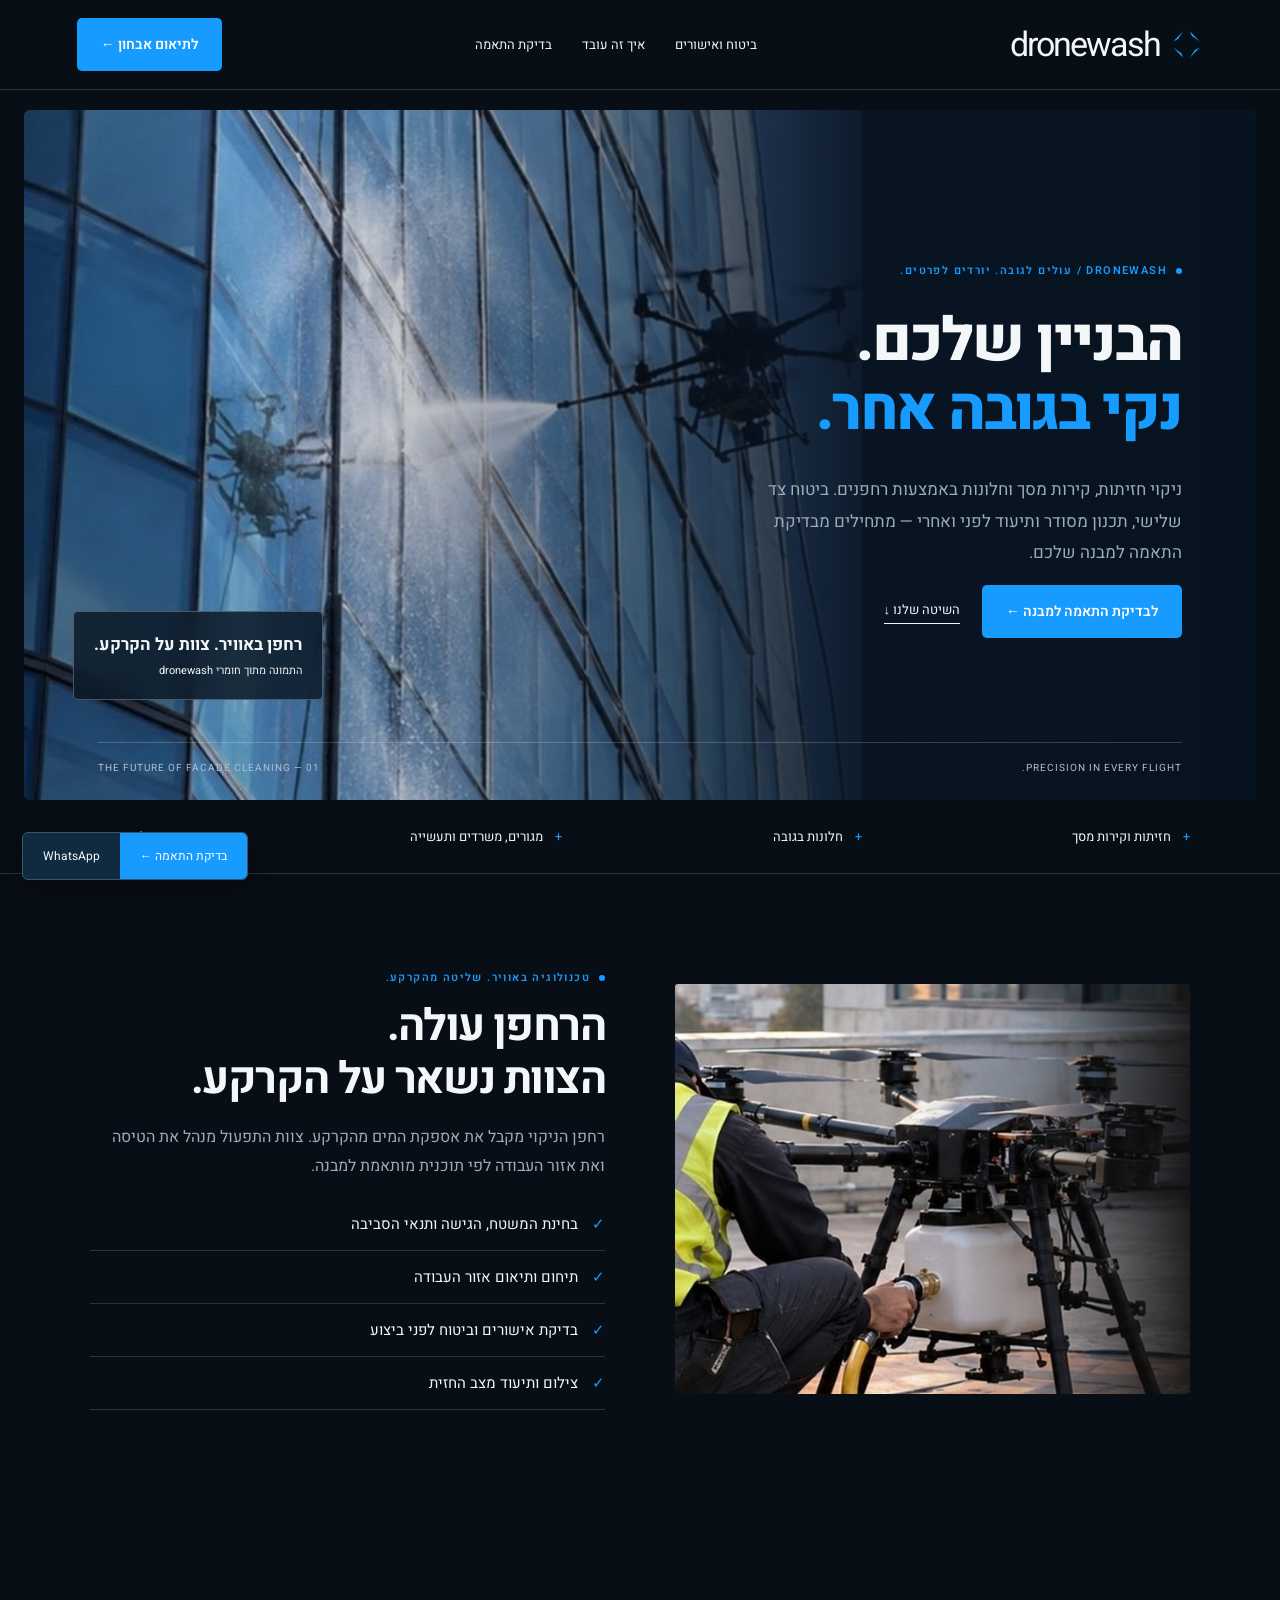
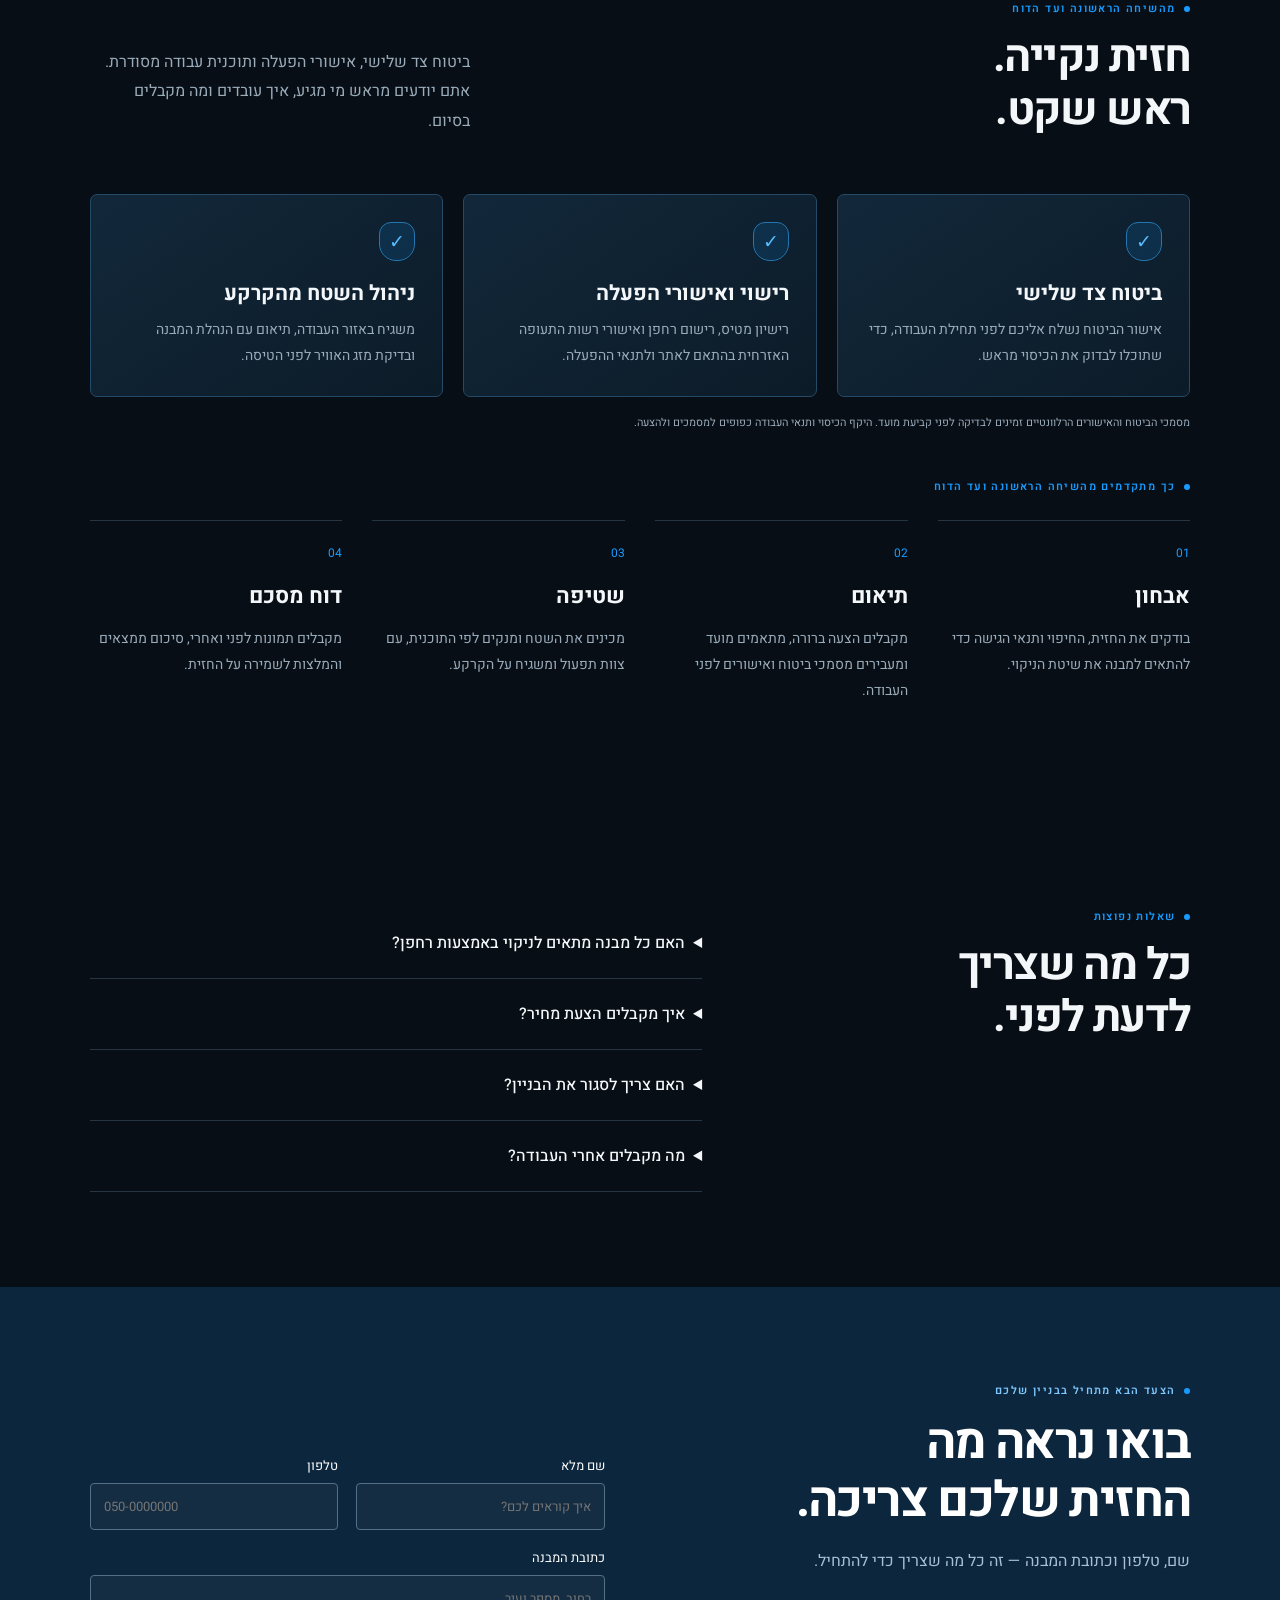
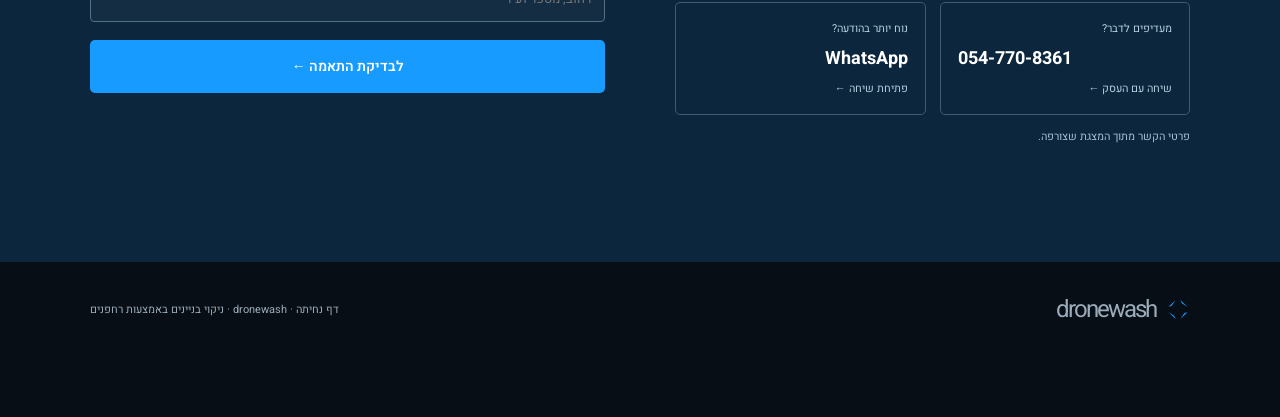
==== commit b78c545c: "Keep the floating contact bar off the form and drop form-status demo notes - Hide the quick-contact " ====
--- a/public/lp/index.html
+++ b/public/lp/index.html
@@ -4,4 +4,4 @@
 <section class="section" id="process"><div class="section-head"><div><div class="eyebrow">מהשיחה הראשונה ועד הדוח</div><h2>חזית נקייה.<br>ראש שקט.</h2></div><p>ביטוח צד שלישי, אישורי הפעלה ותוכנית עבודה מסודרת. אתם יודעים מראש מי מגיע, איך עובדים ומה מקבלים בסיום.</p></div><div class="trust-grid"><article class="trust-card"><span class="trust-icon" aria-hidden="true">✓</span><h3>ביטוח צד שלישי</h3><p>אישור הביטוח נשלח אליכם לפני תחילת העבודה, כדי שתוכלו לבדוק את הכיסוי מראש.</p></article><article class="trust-card"><span class="trust-icon" aria-hidden="true">✓</span><h3>רישוי ואישורי הפעלה</h3><p>רישיון מטיס, רישום רחפן ואישורי רשות התעופה האזרחית בהתאם לאתר ולתנאי ההפעלה.</p></article><article class="trust-card"><span class="trust-icon" aria-hidden="true">✓</span><h3>ניהול השטח מהקרקע</h3><p>משגיח באזור העבודה, תיאום עם הנהלת המבנה ובדיקת מזג האוויר לפני הטיסה.</p></article></div><p class="trust-footnote">מסמכי הביטוח והאישורים הרלוונטיים זמינים לבדיקה לפני קביעת מועד. היקף הכיסוי ותנאי העבודה כפופים למסמכים ולהצעה.</p><div class="eyebrow process-label">כך מתקדמים מהשיחה הראשונה ועד הדוח</div><div class="grid4"><article class="linecard"><div class="number">01</div><h3>אבחון</h3><p>בודקים את החזית, החיפוי ותנאי הגישה כדי להתאים למבנה את שיטת הניקוי.</p></article><article class="linecard"><div class="number">02</div><h3>תיאום</h3><p>מקבלים הצעה ברורה, מתאמים מועד ומעבירים מסמכי ביטוח ואישורים לפני העבודה.</p></article><article class="linecard"><div class="number">03</div><h3>שטיפה</h3><p>מכינים את השטח ומנקים לפי התוכנית, עם צוות תפעול ומשגיח על הקרקע.</p></article><article class="linecard"><div class="number">04</div><h3>דוח מסכם</h3><p>מקבלים תמונות לפני ואחרי, סיכום ממצאים והמלצות לשמירה על החזית.</p></article></div></section>
 
 <section class="section faq" id="faq"><div><div class="eyebrow">שאלות נפוצות</div><h2>כל מה שצריך<br>לדעת לפני.</h2></div><div><details><summary>האם כל מבנה מתאים לניקוי באמצעות רחפן?</summary><p>לא כל מבנה מתאים. בוחנים את סוג החיפוי, גובה המבנה, אפשרויות הגישה, הסביבה ומצב הלכלוך לפני קביעת שיטת העבודה.</p></details><details><summary>איך מקבלים הצעת מחיר?</summary><p>מתחילים מכתובת ותמונה של המבנה. לאחר בדיקת ההתאמה והיקף העבודה, ניתן לתאם אבחון ולהכין הצעה מפורטת.</p></details><details><summary>האם צריך לסגור את הבניין?</summary><p>העבודה מתוכננת בתיאום עם הנהלת המבנה. אזור העבודה עשוי להיות מתוחם; היקף ההפרעה תלוי בתנאי המקום ובתוכנית הביצוע.</p></details><details><summary>מה מקבלים אחרי העבודה?</summary><p>לפי התוכנית המוצגת: תיעוד לפני ואחרי, סיכום ממצאים והמלצות לתחזוקה בהמשך. הפרטים הסופיים נקבעים בהצעת השירות.</p></details></div></section>
-<section class="section contact split" id="contact"><div><div class="eyebrow" style="color:#7ec8ff">הצעד הבא מתחיל בבניין שלכם</div><h2>בואו נראה מה<br>החזית שלכם צריכה.</h2><p>שם, טלפון וכתובת המבנה — זה כל מה שצריך כדי להתחיל.</p><div class="contact-options"><a href="tel:+972547708361" class="contact-option"><span>מעדיפים לדבר?</span><b dir="ltr">054-770-8361</b><small>שיחה עם העסק ←</small></a><a href="https://wa.me/972547708361" target="_blank" rel="noopener noreferrer" class="contact-option"><span>נוח יותר בהודעה?</span><b>WhatsApp</b><small>פתיחת שיחה ←</small></a></div><p class="note contact-source">פרטי הקשר מתוך המצגת שצורפה.</p><p class="note">דף נחיתה להדגמה · טופס הפנייה טרם חובר למערכת קבלת פניות.</p></div><form id="lead-form" data-source="landing" novalidate><label>שם מלא<input name="name" required autocomplete="name" maxlength="80" placeholder="איך קוראים לכם?"></label><label>טלפון<input name="phone" required type="tel" inputmode="tel" autocomplete="tel" pattern="[0-9+() -]{8,18}" placeholder="050-0000000"></label><label class="wide">כתובת המבנה<input name="address" required autocomplete="street-address" maxlength="160" placeholder="רחוב, מספר ועיר"></label><div class="hp" aria-hidden="true"><label>אתר<input name="website" tabindex="-1" autocomplete="off"></label></div><button type="submit" class="btn wide">לבדיקת התאמה ←</button><p class="note wide">גרסת פיתוח · הטופס בבדיקה.</p><div id="result" class="result wide" role="status" aria-live="polite" hidden></div></form></section></main><footer class="footer"><span class="logo" dir="ltr">dronewash<svg viewBox="0 0 50 50" aria-hidden="true"><path d="M5 20L20 5L12 17ZM30 5L45 20L33 12ZM45 30L30 45L38 33ZM20 45L5 30L17 38Z" fill="currentColor"/></svg></span><span>דף נחיתה · dronewash · ניקוי בניינים באמצעות רחפנים</span></footer><div class="quick-contact" aria-label="יצירת קשר מהירה"><a href="#contact">בדיקת התאמה ←</a><a href="https://wa.me/972547708361" target="_blank" rel="noopener noreferrer">WhatsApp</a></div><script src="script.js" defer></script><script src="../js/lead-form.js" defer></script></body></html>+<section class="section contact split" id="contact"><div><div class="eyebrow" style="color:#7ec8ff">הצעד הבא מתחיל בבניין שלכם</div><h2>בואו נראה מה<br>החזית שלכם צריכה.</h2><p>שם, טלפון וכתובת המבנה — זה כל מה שצריך כדי להתחיל.</p><div class="contact-options"><a href="tel:+972547708361" class="contact-option"><span>מעדיפים לדבר?</span><b dir="ltr">054-770-8361</b><small>שיחה עם העסק ←</small></a><a href="https://wa.me/972547708361" target="_blank" rel="noopener noreferrer" class="contact-option"><span>נוח יותר בהודעה?</span><b>WhatsApp</b><small>פתיחת שיחה ←</small></a></div><p class="note contact-source">פרטי הקשר מתוך המצגת שצורפה.</p></div><form id="lead-form" data-source="landing" novalidate><label>שם מלא<input name="name" required autocomplete="name" maxlength="80" placeholder="איך קוראים לכם?"></label><label>טלפון<input name="phone" required type="tel" inputmode="tel" autocomplete="tel" pattern="[0-9+() -]{8,18}" placeholder="050-0000000"></label><label class="wide">כתובת המבנה<input name="address" required autocomplete="street-address" maxlength="160" placeholder="רחוב, מספר ועיר"></label><div class="hp" aria-hidden="true"><label>אתר<input name="website" tabindex="-1" autocomplete="off"></label></div><button type="submit" class="btn wide">לבדיקת התאמה ←</button><div id="result" class="result wide" role="status" aria-live="polite" hidden></div></form></section></main><footer class="footer"><span class="logo" dir="ltr">dronewash<svg viewBox="0 0 50 50" aria-hidden="true"><path d="M5 20L20 5L12 17ZM30 5L45 20L33 12ZM45 30L30 45L38 33ZM20 45L5 30L17 38Z" fill="currentColor"/></svg></span><span>דף נחיתה · dronewash · ניקוי בניינים באמצעות רחפנים</span></footer><div class="quick-contact" aria-label="יצירת קשר מהירה"><a href="#contact">בדיקת התאמה ←</a><a href="https://wa.me/972547708361" target="_blank" rel="noopener noreferrer">WhatsApp</a></div><script src="script.js" defer></script><script src="../js/lead-form.js" defer></script></body></html>
--- a/public/lp/styles.css
+++ b/public/lp/styles.css
@@ -6,3 +6,6 @@
 .result.error{background:#ffe1e1;color:#5a1414}
 .result a{color:inherit;font-weight:700}
 form button[disabled]{opacity:.6;cursor:wait}
+.quick-contact{transition:opacity .2s,transform .2s}
+.quick-contact.is-hidden{opacity:0;transform:translateY(120%);pointer-events:none;visibility:hidden}
+@media(max-width:760px){.footer{padding-bottom:96px}}
